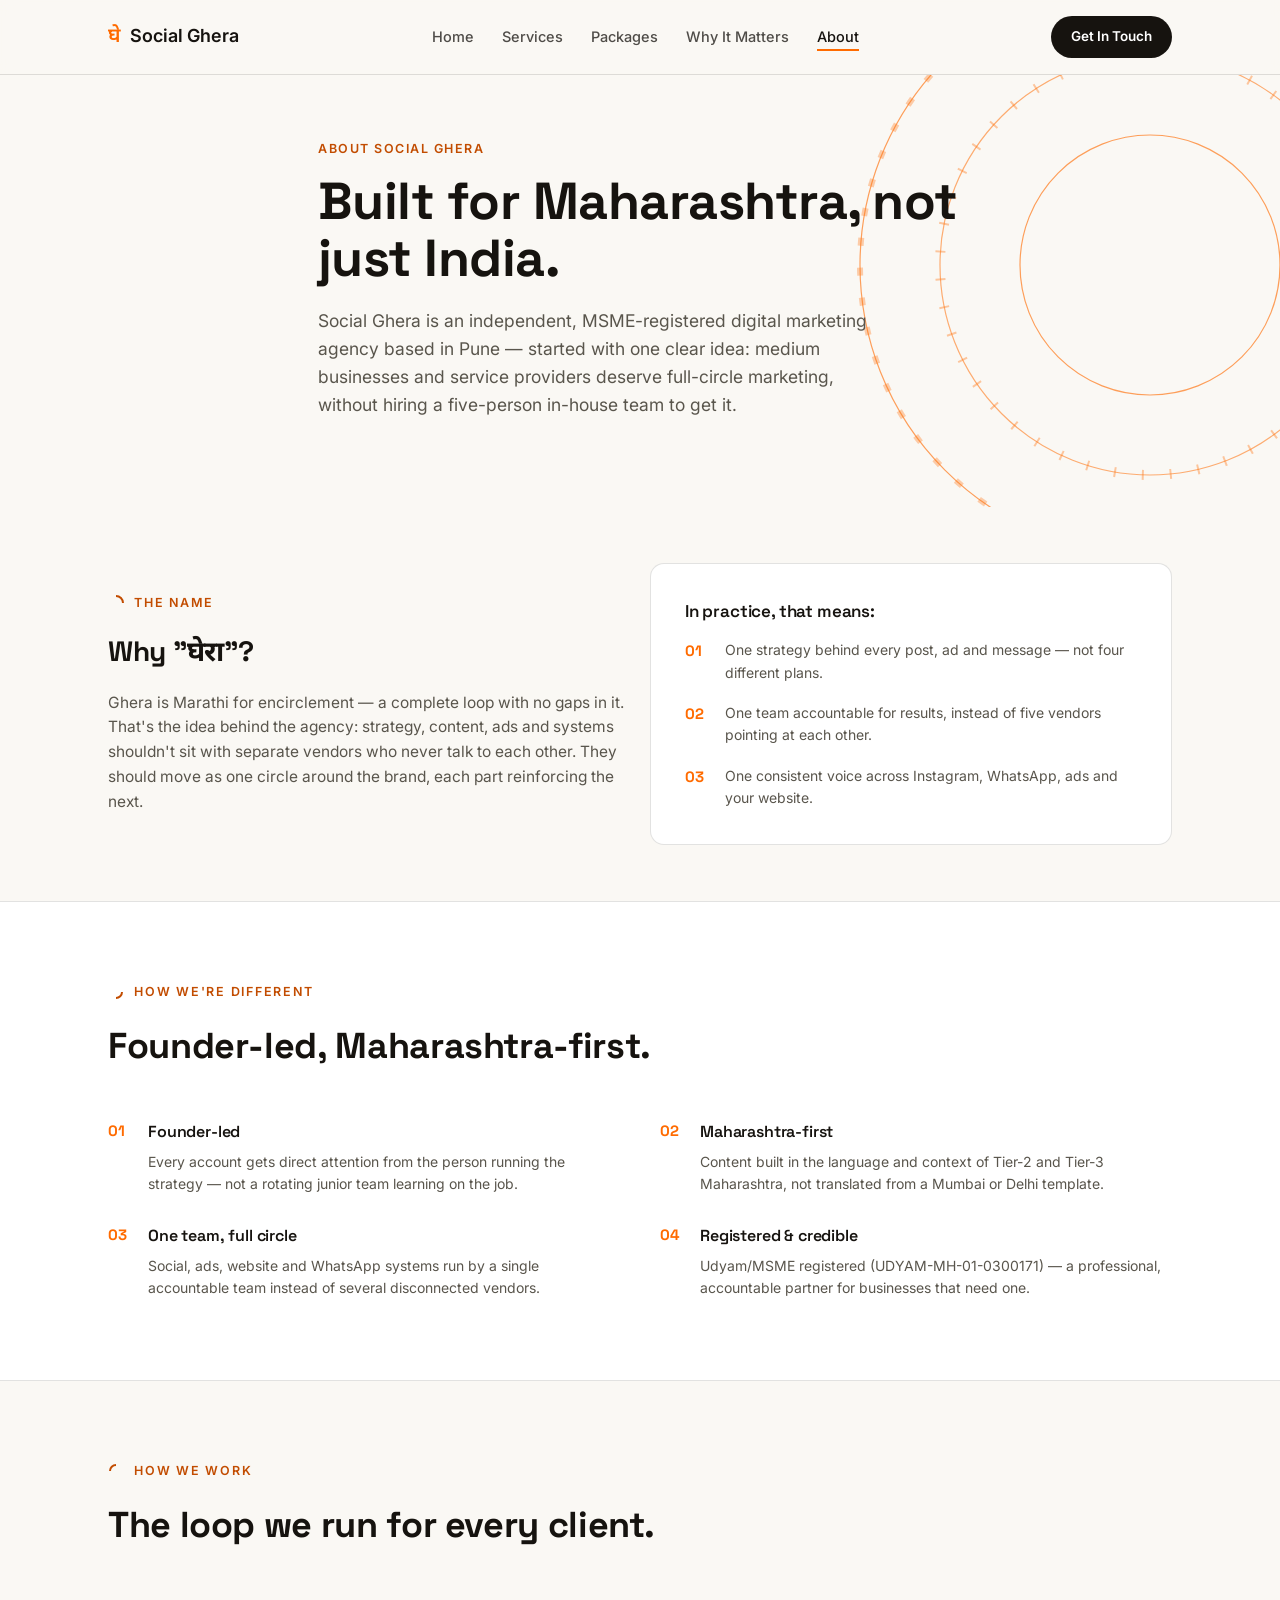
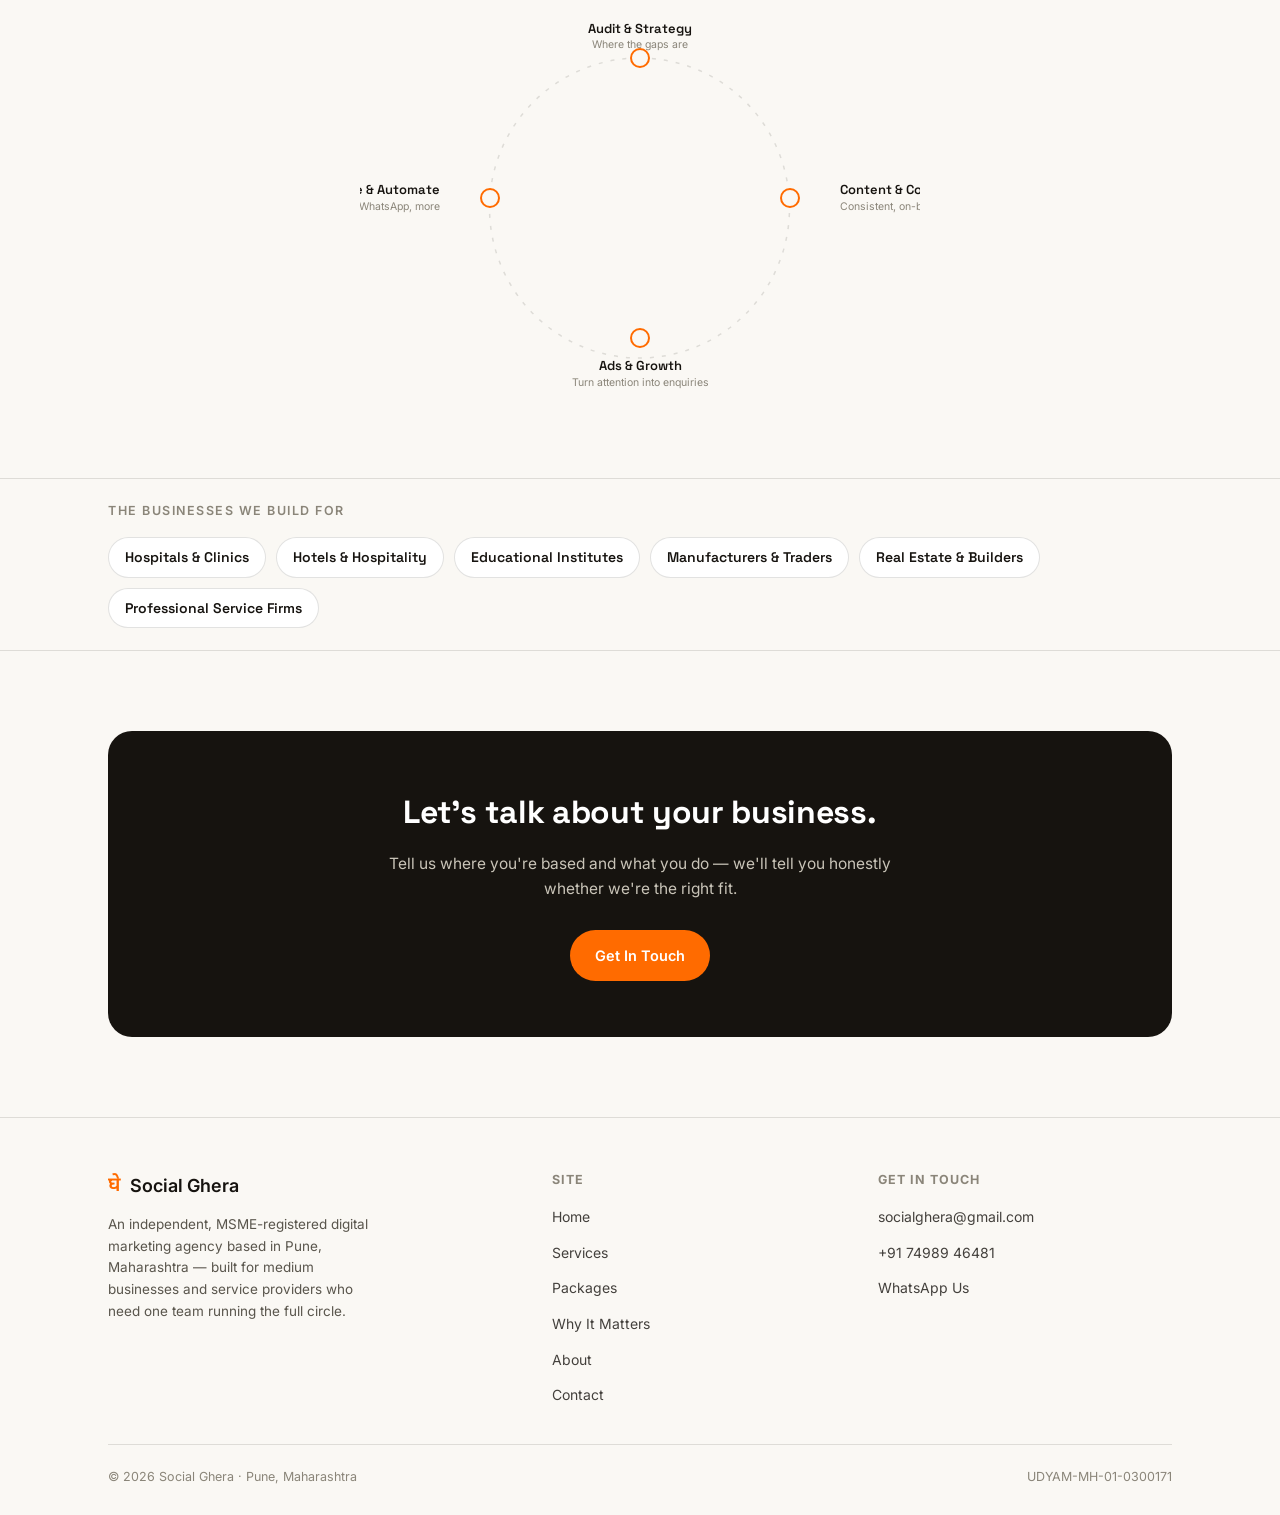
==== about.html @ 1b039d89 "Add files via upload" ====
<!DOCTYPE html>
<html lang="en">
<head>
<meta charset="UTF-8">
<meta name="viewport" content="width=device-width, initial-scale=1.0">
<title>About — Social Ghera</title>
<meta name="description" content="Social Ghera is a founder-led, MSME-registered digital marketing agency based in Pune, built specifically for medium businesses and service providers across Maharashtra.">
<link rel="icon" href="data:image/svg+xml,%3Csvg xmlns='http://www.w3.org/2000/svg' viewBox='0 0 32 32'%3E%3Crect width='32' height='32' rx='8' fill='%2316130F'/%3E%3Cpath d='M16 6 A10 10 0 1 1 6 16' fill='none' stroke='%23FF6B00' stroke-width='3.2' stroke-linecap='round'/%3E%3C/svg%3E">
<link rel="preconnect" href="https://fonts.googleapis.com">
<link rel="preconnect" href="https://fonts.gstatic.com" crossorigin>
<link href="https://fonts.googleapis.com/css2?family=Space+Grotesk:wght@500;600;700&family=Inter:wght@400;500;600&family=Noto+Sans+Devanagari:wght@600;700&display=swap" rel="stylesheet">
<link rel="stylesheet" href="style.css">
</head>
<body>

<nav>
  <div class="nav-inner">
    <a class="logo" href="index.html"><span class="deva">घे</span>Social Ghera</a>
    <ul class="nav-links">
      <li><a href="index.html">Home</a></li>
      <li><a href="services.html">Services</a></li>
      <li><a href="packages.html">Packages</a></li>
      <li><a href="why-it-matters.html">Why It Matters</a></li>
      <li><a href="about.html" aria-current="page">About</a></li>
    </ul>
    <a class="nav-cta" href="contact.html">Get In Touch</a>
    <button class="nav-toggle" aria-label="Toggle menu" aria-expanded="false">
      <span></span><span></span><span></span>
    </button>
  </div>
  <div class="nav-mobile">
    <a href="index.html">Home</a>
    <a href="services.html">Services</a>
    <a href="packages.html">Packages</a>
    <a href="why-it-matters.html">Why It Matters</a>
    <a href="about.html">About</a>
    <a href="contact.html">Contact</a>
  </div>
</nav>

<section class="hero small">
  <svg class="ring-field" viewBox="0 0 620 620" xmlns="http://www.w3.org/2000/svg" aria-hidden="true">
    <g class="ring-spin">
      <circle cx="310" cy="310" r="290" stroke-width="1.2" opacity="0.7"/>
      <circle cx="310" cy="310" r="290" stroke-width="6" stroke-dasharray="8 22" opacity="0.35"/>
    </g>
    <g class="ring-spin-rev">
      <circle cx="310" cy="310" r="210" stroke-width="1.2" opacity="0.6"/>
      <circle cx="310" cy="310" r="210" stroke-width="10" stroke-dasharray="2 26" opacity="0.4"/>
    </g>
    <circle cx="310" cy="310" r="130" stroke-width="1.2" opacity="0.7"/>
  </svg>
  <div class="wrap hero-inner">
    <div class="page-kicker">ABOUT SOCIAL GHERA</div>
    <h1>Built for Maharashtra, not just India.</h1>
    <p class="lede">Social Ghera is an independent, MSME-registered digital marketing agency based in Pune — started with one clear idea: medium businesses and service providers deserve full-circle marketing, without hiring a five-person in-house team to get it.</p>
  </div>
</section>

<section class="tight">
  <div class="wrap grid-2" style="align-items:center;">
    <div>
      <div class="eyebrow"><svg class="arc-mark" viewBox="0 0 16 16"><path d="M8 1 A7 7 0 0 1 15 8" fill="none" stroke="currentColor" stroke-width="2"/></svg>THE NAME</div>
      <h2 style="font-size:clamp(22px,2.8vw,28px); margin-bottom:14px;">Why "<span class="deva">घेरा</span>"?</h2>
      <p style="color:var(--grey); font-size:15.5px;">Ghera is Marathi for encirclement — a complete loop with no gaps in it. That's the idea behind the agency: strategy, content, ads and systems shouldn't sit with separate vendors who never talk to each other. They should move as one circle around the brand, each part reinforcing the next.</p>
    </div>
    <div class="card" style="padding:34px;">
      <h3 style="margin-bottom:14px;">In practice, that means:</h3>
      <div class="why-list" style="grid-template-columns:1fr; gap:18px;">
        <div class="why-item"><span class="num">01</span><div><p>One strategy behind every post, ad and message — not four different plans.</p></div></div>
        <div class="why-item"><span class="num">02</span><div><p>One team accountable for results, instead of five vendors pointing at each other.</p></div></div>
        <div class="why-item"><span class="num">03</span><div><p>One consistent voice across Instagram, WhatsApp, ads and your website.</p></div></div>
      </div>
    </div>
  </div>
</section>

<section class="alt">
  <div class="wrap">
    <div class="section-head">
      <div class="eyebrow"><svg class="arc-mark" viewBox="0 0 16 16"><path d="M14 8 A6 6 0 0 1 8 14" fill="none" stroke="currentColor" stroke-width="2"/></svg>HOW WE'RE DIFFERENT</div>
      <h2>Founder-led, Maharashtra-first.</h2>
    </div>
    <div class="why-list">
      <div class="why-item"><span class="num">01</span><div><h3>Founder-led</h3><p>Every account gets direct attention from the person running the strategy — not a rotating junior team learning on the job.</p></div></div>
      <div class="why-item"><span class="num">02</span><div><h3>Maharashtra-first</h3><p>Content built in the language and context of Tier-2 and Tier-3 Maharashtra, not translated from a Mumbai or Delhi template.</p></div></div>
      <div class="why-item"><span class="num">03</span><div><h3>One team, full circle</h3><p>Social, ads, website and WhatsApp systems run by a single accountable team instead of several disconnected vendors.</p></div></div>
      <div class="why-item"><span class="num">04</span><div><h3>Registered &amp; credible</h3><p>Udyam/MSME registered (UDYAM-MH-01-0300171) — a professional, accountable partner for businesses that need one.</p></div></div>
    </div>
  </div>
</section>

<section>
  <div class="wrap">
    <div class="section-head">
      <div class="eyebrow"><svg class="arc-mark" viewBox="0 0 16 16"><path d="M2 8 A6 6 0 0 1 8 2" fill="none" stroke="currentColor" stroke-width="2"/></svg>HOW WE WORK</div>
      <h2>The loop we run for every client.</h2>
    </div>
    <div class="loop-wrap">
      <svg class="loop" viewBox="0 0 560 400" xmlns="http://www.w3.org/2000/svg">
        <path class="track" d="M280 60 A150 150 0 1 1 279 60"/>
        <circle class="node" cx="280" cy="60" r="9"/>
        <circle class="node" cx="430" cy="200" r="9"/>
        <circle class="node" cx="280" cy="340" r="9"/>
        <circle class="node" cx="130" cy="200" r="9"/>
        <text x="280" y="35" text-anchor="middle">Audit &amp; Strategy</text>
        <text x="280" y="50" text-anchor="middle" class="sub">Where the gaps are</text>
        <text x="480" y="196" text-anchor="start">Content &amp; Community</text>
        <text x="480" y="212" text-anchor="start" class="sub">Consistent, on-brand</text>
        <text x="280" y="372" text-anchor="middle">Ads &amp; Growth</text>
        <text x="280" y="388" text-anchor="middle" class="sub">Turn attention into enquiries</text>
        <text x="80" y="196" text-anchor="end">Scale &amp; Automate</text>
        <text x="80" y="212" text-anchor="end" class="sub">Website, WhatsApp, more</text>
      </svg>
    </div>
  </div>
</section>

<div class="strip">
  <div class="wrap strip-inner">
    <span class="strip-label">The Businesses We Build For</span>
    <div class="strip-items">
      <span class="chip">Hospitals &amp; Clinics</span>
      <span class="chip">Hotels &amp; Hospitality</span>
      <span class="chip">Educational Institutes</span>
      <span class="chip">Manufacturers &amp; Traders</span>
      <span class="chip">Real Estate &amp; Builders</span>
      <span class="chip">Professional Service Firms</span>
    </div>
  </div>
</div>

<section>
  <div class="wrap">
    <div class="cta-band">
      <h2>Let's talk about your business.</h2>
      <p>Tell us where you're based and what you do — we'll tell you honestly whether we're the right fit.</p>
      <div class="btn-row">
        <a class="btn btn-primary" href="contact.html">Get In Touch</a>
      </div>
    </div>
  </div>
</section>

<footer>
  <div class="wrap">
    <div class="footer-grid">
      <div class="footer-brand">
        <a class="logo" href="index.html"><span class="deva">घे</span>Social Ghera</a>
        <p>An independent, MSME-registered digital marketing agency based in Pune, Maharashtra — built for medium businesses and service providers who need one team running the full circle.</p>
      </div>
      <div class="footer-col">
        <h4>Site</h4>
        <ul>
          <li><a href="index.html">Home</a></li>
          <li><a href="services.html">Services</a></li>
          <li><a href="packages.html">Packages</a></li>
          <li><a href="why-it-matters.html">Why It Matters</a></li>
          <li><a href="about.html">About</a></li>
          <li><a href="contact.html">Contact</a></li>
        </ul>
      </div>
      <div class="footer-col">
        <h4>Get In Touch</h4>
        <ul>
          <li><a href="mailto:socialghera@gmail.com">socialghera@gmail.com</a></li>
          <li><a href="tel:+917498946481">+91 74989 46481</a></li>
          <li><a href="https://wa.me/917498946481" target="_blank" rel="noopener">WhatsApp Us</a></li>
        </ul>
      </div>
    </div>
    <div class="footer-bottom">
      <span>© 2026 Social Ghera · Pune, Maharashtra</span>
      <span>UDYAM-MH-01-0300171</span>
    </div>
  </div>
</footer>
<script src="script.js"></script>
</body>
</html>
---- style.css ----
/* ============================================================
   SOCIAL GHERA — shared stylesheet
   One file, linked by every page, so the whole site stays
   consistent and easy to edit from one place.
============================================================ */

:root{
  --bg:#FAF8F4;
  --ink:#16130F;
  --orange:#FF6B00;
  --orange-deep:#C24C00;
  --orange-soft:#FFE9D6;
  --grey:#59554C;
  --grey-soft:#8A8579;
  --line:rgba(22,19,15,0.12);
  --card:#FFFFFF;
  --radius:14px;
}
*{box-sizing:border-box; margin:0; padding:0;}
html{scroll-behavior:smooth;}
@media (prefers-reduced-motion: reduce){
  html{scroll-behavior:auto;}
  *{animation-duration:0.001ms !important; animation-iteration-count:1 !important; transition-duration:0.001ms !important;}
}
body{
  background:var(--bg);
  color:var(--ink);
  font-family:'Inter', sans-serif;
  line-height:1.6;
  overflow-x:hidden;
}
h1,h2,h3{font-family:'Space Grotesk', sans-serif; letter-spacing:-0.01em;}
.deva{font-family:'Noto Sans Devanagari', sans-serif;}
a{color:inherit;}
img{max-width:100%; display:block;}
.wrap{max-width:1120px; margin:0 auto; padding:0 28px;}
a:focus-visible, button:focus-visible, summary:focus-visible{outline:2.5px solid var(--orange); outline-offset:3px; border-radius:4px;}

.eyebrow{
  display:flex; align-items:center; gap:10px;
  font-size:12.5px; font-weight:600; letter-spacing:0.14em; text-transform:uppercase;
  color:var(--orange-deep); margin-bottom:16px;
}
.arc-mark{width:16px; height:16px; flex:none;}

/* ---------- NAV ---------- */
nav{
  position:sticky; top:0; z-index:50;
  background:rgba(250,248,244,0.92); backdrop-filter:blur(8px);
  border-bottom:1px solid var(--line);
}
.nav-inner{
  display:flex; align-items:center; justify-content:space-between;
  padding:16px 28px; max-width:1120px; margin:0 auto; gap:16px;
}
.logo{display:flex; align-items:center; gap:9px; font-weight:600; font-size:18px; text-decoration:none; flex:none;}
.logo .deva{color:var(--orange); font-size:20px;}
.nav-links{display:flex; gap:28px; list-style:none; font-size:14.5px; font-weight:500;}
.nav-links a{text-decoration:none; opacity:0.75; transition:opacity .15s; padding:4px 0;}
.nav-links a:hover, .nav-links a[aria-current="page"]{opacity:1;}
.nav-links a[aria-current="page"]{border-bottom:2px solid var(--orange);}
.nav-cta{
  background:var(--ink); color:#fff; padding:10px 20px; border-radius:100px;
  font-size:13.5px; font-weight:600; text-decoration:none; white-space:nowrap; flex:none;
  transition:transform .15s ease;
}
.nav-cta:hover{transform:translateY(-1px);}
.nav-toggle{
  display:none; flex:none; width:38px; height:38px; border-radius:10px; border:1.5px solid var(--line);
  background:transparent; cursor:pointer; align-items:center; justify-content:center; gap:4px; flex-direction:column;
}
.nav-toggle span{display:block; width:18px; height:2px; background:var(--ink); border-radius:2px; transition:transform .2s ease, opacity .2s ease;}
.nav-mobile{display:none; flex-direction:column; gap:2px; padding:6px 28px 18px; border-bottom:1px solid var(--line); background:var(--bg);}
.nav-mobile a{
  padding:12px 4px; text-decoration:none; font-size:15px; font-weight:500; color:var(--ink);
  border-bottom:1px solid var(--line);
}
.nav-mobile a:last-child{border-bottom:none;}
.nav-mobile.open{display:flex;}
@media (max-width:820px){
  .nav-links{display:none;}
  .nav-toggle{display:flex;}
}
body.nav-open .nav-toggle span:nth-child(1){transform:translateY(6px) rotate(45deg);}
body.nav-open .nav-toggle span:nth-child(2){opacity:0;}
body.nav-open .nav-toggle span:nth-child(3){transform:translateY(-6px) rotate(-45deg);}

/* ---------- HERO ---------- */
.hero{position:relative; padding:88px 0 72px; overflow:hidden;}
.hero.small{padding:64px 0 56px;}
.ring-field{position:absolute; right:-180px; top:-120px; width:620px; height:620px; z-index:0; opacity:0.9; pointer-events:none;}
@media (max-width:900px){ .ring-field{right:-260px; top:-60px; opacity:0.5;} }
.ring-field circle{fill:none; stroke:var(--orange);}
.ring-spin{animation:spin 60s linear infinite; transform-origin:310px 310px;}
.ring-spin-rev{animation:spin 80s linear infinite reverse; transform-origin:310px 310px;}
@keyframes spin{ to{ transform:rotate(360deg); } }
.hero-inner{position:relative; z-index:1; max-width:700px;}
.hero h1{font-size:clamp(32px,5vw,52px); font-weight:700; line-height:1.1; margin-bottom:20px;}
.hero h1 .deva{color:var(--orange);}
.hero p.lede{font-size:17.5px; color:var(--grey); max-width:580px; margin-bottom:32px;}
.eyebrow-tag{
  display:inline-flex; align-items:center; gap:8px; background:var(--orange-soft); color:var(--orange-deep);
  font-size:12.5px; font-weight:600; padding:7px 14px; border-radius:100px; margin-bottom:20px;
}

.btn-row{display:flex; gap:14px; flex-wrap:wrap;}
.btn{
  display:inline-flex; align-items:center; gap:8px;
  padding:13px 24px; border-radius:100px; font-weight:600; font-size:14.5px;
  text-decoration:none; transition:transform .15s ease, background .15s ease;
  border:1.5px solid transparent; cursor:pointer;
}
.btn:hover{transform:translateY(-1px);}
.btn-primary{background:var(--orange); color:#fff;}
.btn-primary:hover{background:var(--orange-deep);}
.btn-ghost{background:transparent; color:var(--ink); border-color:var(--line);}
.btn-ghost:hover{border-color:var(--ink);}
.btn-block{width:100%; justify-content:center;}

/* ---------- STRIP (industries / stats) ---------- */
.strip{border-top:1px solid var(--line); border-bottom:1px solid var(--line); padding:22px 0;}
.strip-inner{display:flex; gap:16px; align-items:center; flex-wrap:wrap;}
.strip-label{font-size:12.5px; font-weight:600; text-transform:uppercase; letter-spacing:0.12em; color:var(--grey-soft); white-space:nowrap;}
.strip-items{display:flex; gap:10px; flex-wrap:wrap;}
.chip{
  font-family:'Space Grotesk',sans-serif; font-weight:600; font-size:14px; color:var(--ink);
  background:var(--card); border:1px solid var(--line); padding:8px 16px; border-radius:100px;
}

section{padding:80px 0;}
section.tight{padding:56px 0;}
section.alt{background:var(--card); border-top:1px solid var(--line); border-bottom:1px solid var(--line);}
.section-head{max-width:640px; margin-bottom:44px;}
.section-head h2{font-size:clamp(26px,3.4vw,36px); font-weight:700;}
.section-head p{color:var(--grey); font-size:16px; margin-top:14px;}
.center{text-align:center; margin-left:auto; margin-right:auto;}

/* ---------- GRIDS / CARDS ---------- */
.grid-2{display:grid; grid-template-columns:repeat(2,1fr); gap:20px;}
.grid-3{display:grid; grid-template-columns:repeat(3,1fr); gap:20px;}
@media (max-width:860px){ .grid-3{grid-template-columns:repeat(2,1fr);} }
@media (max-width:700px){ .grid-2, .grid-3{grid-template-columns:1fr;} }

.card{background:var(--card); border:1px solid var(--line); border-radius:var(--radius); padding:26px;}
.card h3{font-size:17px; font-weight:600; margin-bottom:8px;}
.card p{font-size:14.5px; color:var(--grey);}
.card .icon{margin-bottom:14px;}
.card .tag-row{display:flex; gap:6px; flex-wrap:wrap; margin-top:14px;}
.tag-pill{font-size:11.5px; font-weight:600; color:var(--orange-deep); background:var(--orange-soft); padding:4px 10px; border-radius:100px;}

/* ---------- WHY / NUMBERED LIST ---------- */
.why-list{display:grid; grid-template-columns:repeat(2,1fr); gap:28px 40px;}
@media (max-width:700px){ .why-list{grid-template-columns:1fr;} }
.why-item{display:flex; gap:14px;}
.why-item .num{font-family:'Space Grotesk',sans-serif; font-weight:700; color:var(--orange); font-size:15px; flex:none; width:26px;}
.why-item h3{font-size:16px; font-weight:600; margin-bottom:6px;}
.why-item p{font-size:14px; color:var(--grey);}

/* ---------- PROCESS LOOP ---------- */
.loop-wrap{display:flex; justify-content:center; margin-top:12px;}
.loop{width:100%; max-width:560px; height:auto;}
.loop text{font-family:'Space Grotesk',sans-serif; font-size:13px; font-weight:600; fill:var(--ink);}
.loop .sub{font-family:'Inter',sans-serif; font-size:10.5px; font-weight:400; fill:var(--grey-soft);}
.loop circle.node{fill:var(--bg); stroke:var(--orange); stroke-width:2;}
.loop .track{fill:none; stroke:var(--line); stroke-width:1.5; stroke-dasharray:4 8;}

/* ---------- PACKAGES / PRICING ---------- */
.price-grid{display:grid; grid-template-columns:repeat(3,1fr); gap:22px; align-items:stretch;}
@media (max-width:900px){ .price-grid{grid-template-columns:1fr; max-width:440px; margin:0 auto;} }
.price-card{
  background:var(--card); border:1.5px solid var(--line); border-radius:18px; padding:30px 26px;
  display:flex; flex-direction:column; position:relative;
}
.price-card.featured{border-color:var(--orange); box-shadow:0 14px 34px rgba(255,107,0,0.12);}
.price-card .badge{
  position:absolute; top:-13px; left:26px; background:var(--orange); color:#fff; font-size:11.5px;
  font-weight:700; letter-spacing:0.04em; padding:5px 12px; border-radius:100px;
}
.price-card .tier{font-size:12.5px; font-weight:700; text-transform:uppercase; letter-spacing:0.1em; color:var(--orange-deep); margin-bottom:10px;}
.price-card h3{font-size:22px; font-weight:700; margin-bottom:6px;}
.price-card .price{font-family:'Space Grotesk',sans-serif; font-size:30px; font-weight:700; margin:12px 0 4px;}
.price-card .price span{font-size:14px; font-weight:500; color:var(--grey-soft); font-family:'Inter',sans-serif;}
.price-card .price-note{font-size:12.5px; color:var(--grey-soft); margin-bottom:20px;}
.price-card .who{font-size:13.5px; color:var(--grey); margin-bottom:20px; padding-bottom:20px; border-bottom:1px solid var(--line);}
.price-card ul{list-style:none; display:flex; flex-direction:column; gap:11px; margin-bottom:24px; flex:1;}
.price-card li{font-size:14px; color:var(--ink); display:flex; gap:9px; align-items:flex-start;}
.price-card li svg{flex:none; margin-top:3px;}
.price-note-block{
  margin-top:34px; background:var(--card); border:1px dashed var(--line); border-radius:var(--radius);
  padding:20px 24px; font-size:13.5px; color:var(--grey); display:flex; gap:12px; align-items:flex-start;
}
.price-note-block svg{flex:none; margin-top:2px;}

/* ---------- COMPARE TABLE (why-it-matters) ---------- */
.compare{width:100%; border-collapse:collapse; background:var(--card); border:1px solid var(--line); border-radius:var(--radius); overflow:hidden;}
.compare th, .compare td{padding:14px 18px; text-align:left; font-size:14px; border-bottom:1px solid var(--line);}
.compare th{font-family:'Space Grotesk',sans-serif; font-size:13px; text-transform:uppercase; letter-spacing:0.06em; color:var(--grey-soft); background:var(--bg);}
.compare tr:last-child td{border-bottom:none;}
.compare td.bad{color:var(--grey-soft);}
.compare td.good{color:var(--ink); font-weight:600;}
.table-wrap{overflow-x:auto; -webkit-overflow-scrolling:touch;}

/* ---------- STAT BLOCKS ---------- */
.stat-grid{display:grid; grid-template-columns:repeat(3,1fr); gap:20px;}
@media (max-width:700px){ .stat-grid{grid-template-columns:1fr;} }
.stat-card{background:var(--ink); color:#F2EFE9; border-radius:var(--radius); padding:28px;}
.stat-card .num{font-family:'Space Grotesk',sans-serif; font-size:34px; font-weight:700; color:var(--orange);}
.stat-card p{font-size:14px; color:#C9C4B8; margin-top:8px;}

/* ---------- FAQ (accordion via <details>) ---------- */
.faq-item{border-bottom:1px solid var(--line); padding:18px 0;}
.faq-item summary{
  cursor:pointer; list-style:none; font-family:'Space Grotesk',sans-serif; font-weight:600; font-size:16px;
  display:flex; justify-content:space-between; align-items:center; gap:16px;
}
.faq-item summary::-webkit-details-marker{display:none;}
.faq-item summary .plus{flex:none; width:22px; height:22px; position:relative;}
.faq-item summary .plus::before, .faq-item summary .plus::after{
  content:""; position:absolute; background:var(--ink); border-radius:2px; transition:transform .2s ease;
}
.faq-item summary .plus::before{width:14px; height:2px; top:10px; left:4px;}
.faq-item summary .plus::after{width:2px; height:14px; top:4px; left:10px;}
.faq-item[open] summary .plus::after{transform:rotate(90deg); opacity:0;}
.faq-item p{font-size:14.5px; color:var(--grey); margin-top:12px; max-width:640px;}

/* ---------- CONTACT ---------- */
.contact-grid{display:grid; grid-template-columns:1.1fr 1fr; gap:40px; align-items:start;}
@media (max-width:820px){ .contact-grid{grid-template-columns:1fr;} }
.contact-card{background:var(--card); border:1px solid var(--line); border-radius:var(--radius); padding:28px;}
.contact-row{display:flex; gap:14px; align-items:flex-start; padding:16px 0; border-bottom:1px solid var(--line);}
.contact-row:last-child{border-bottom:none;}
.contact-row .ic{
  flex:none; width:38px; height:38px; border-radius:10px; background:var(--orange-soft);
  display:flex; align-items:center; justify-content:center;
}
.contact-row h3{font-size:14.5px; font-weight:600; margin-bottom:3px;}
.contact-row a, .contact-row p{font-size:14px; color:var(--grey); text-decoration:none;}
.contact-row a:hover{color:var(--orange-deep);}

/* ---------- CTA BAND ---------- */
.cta-band{
  background:var(--ink); color:#F2EFE9; border-radius:24px; padding:56px 44px; text-align:center;
  position:relative; overflow:hidden;
}
.cta-band h2{color:#fff; font-size:clamp(24px,3.4vw,32px); margin-bottom:14px;}
.cta-band p{color:#C9C4B8; max-width:520px; margin:0 auto 28px; font-size:15.5px;}
.cta-band .btn-row{justify-content:center;}
.cta-band .btn-ghost{border-color:rgba(255,255,255,0.25); color:#fff;}
.cta-band .btn-ghost:hover{border-color:#fff;}

/* ---------- FOOTER ---------- */
footer{border-top:1px solid var(--line); padding:52px 0 28px;}
.footer-grid{display:grid; grid-template-columns:1.4fr 1fr 1fr; gap:32px; margin-bottom:36px;}
@media (max-width:700px){ .footer-grid{grid-template-columns:1fr; gap:28px;} }
.footer-brand .logo{margin-bottom:12px;}
.footer-brand p{font-size:13.5px; color:var(--grey); max-width:280px;}
.footer-col h4{font-size:12.5px; font-weight:700; text-transform:uppercase; letter-spacing:0.08em; color:var(--grey-soft); margin-bottom:14px;}
.footer-col ul{list-style:none; display:flex; flex-direction:column; gap:10px;}
.footer-col a{font-size:14px; text-decoration:none; color:var(--ink); opacity:0.8;}
.footer-col a:hover{opacity:1; color:var(--orange-deep);}
.footer-bottom{border-top:1px solid var(--line); padding-top:22px; display:flex; justify-content:space-between; flex-wrap:wrap; gap:10px; font-size:12.5px; color:var(--grey-soft);}

/* ---------- BREADCRUMB / PAGE HERO EYEBROW ---------- */
.page-kicker{font-size:12.5px; font-weight:600; text-transform:uppercase; letter-spacing:0.12em; color:var(--orange-deep); margin-bottom:14px;}
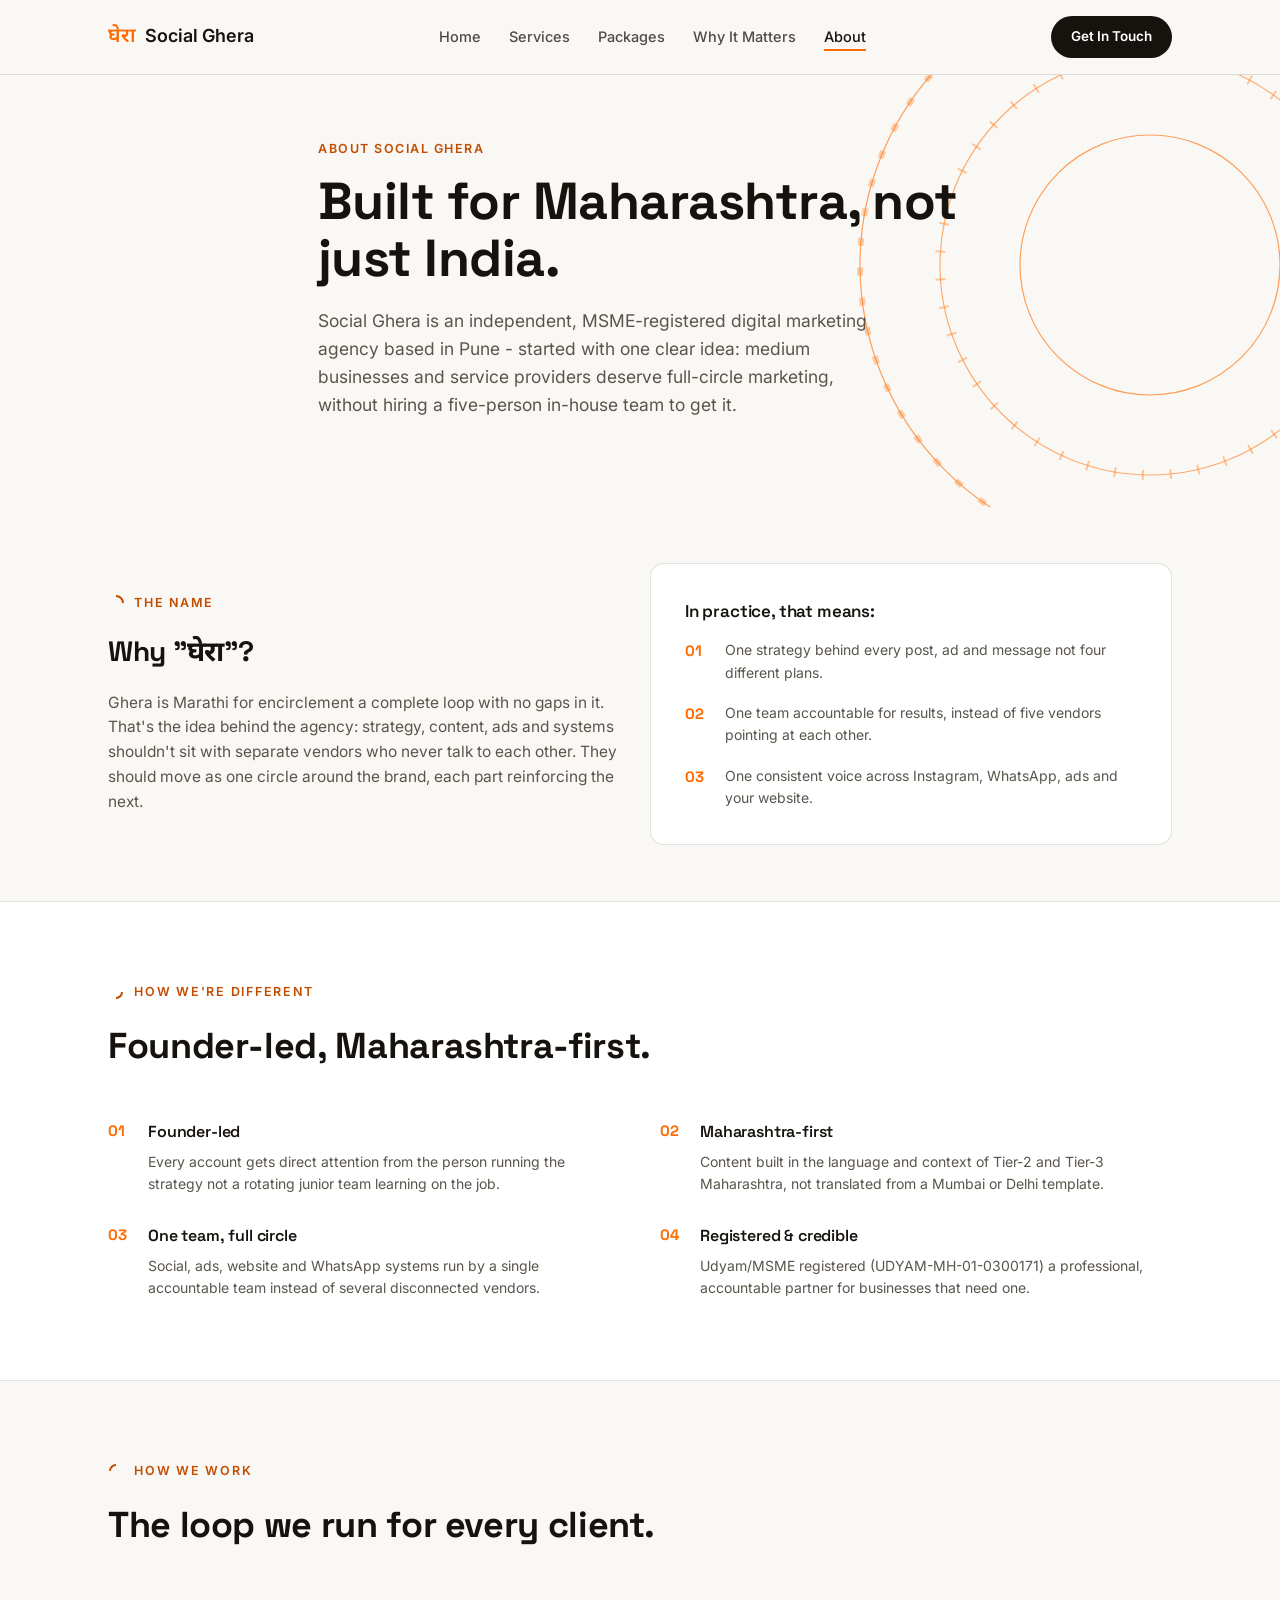
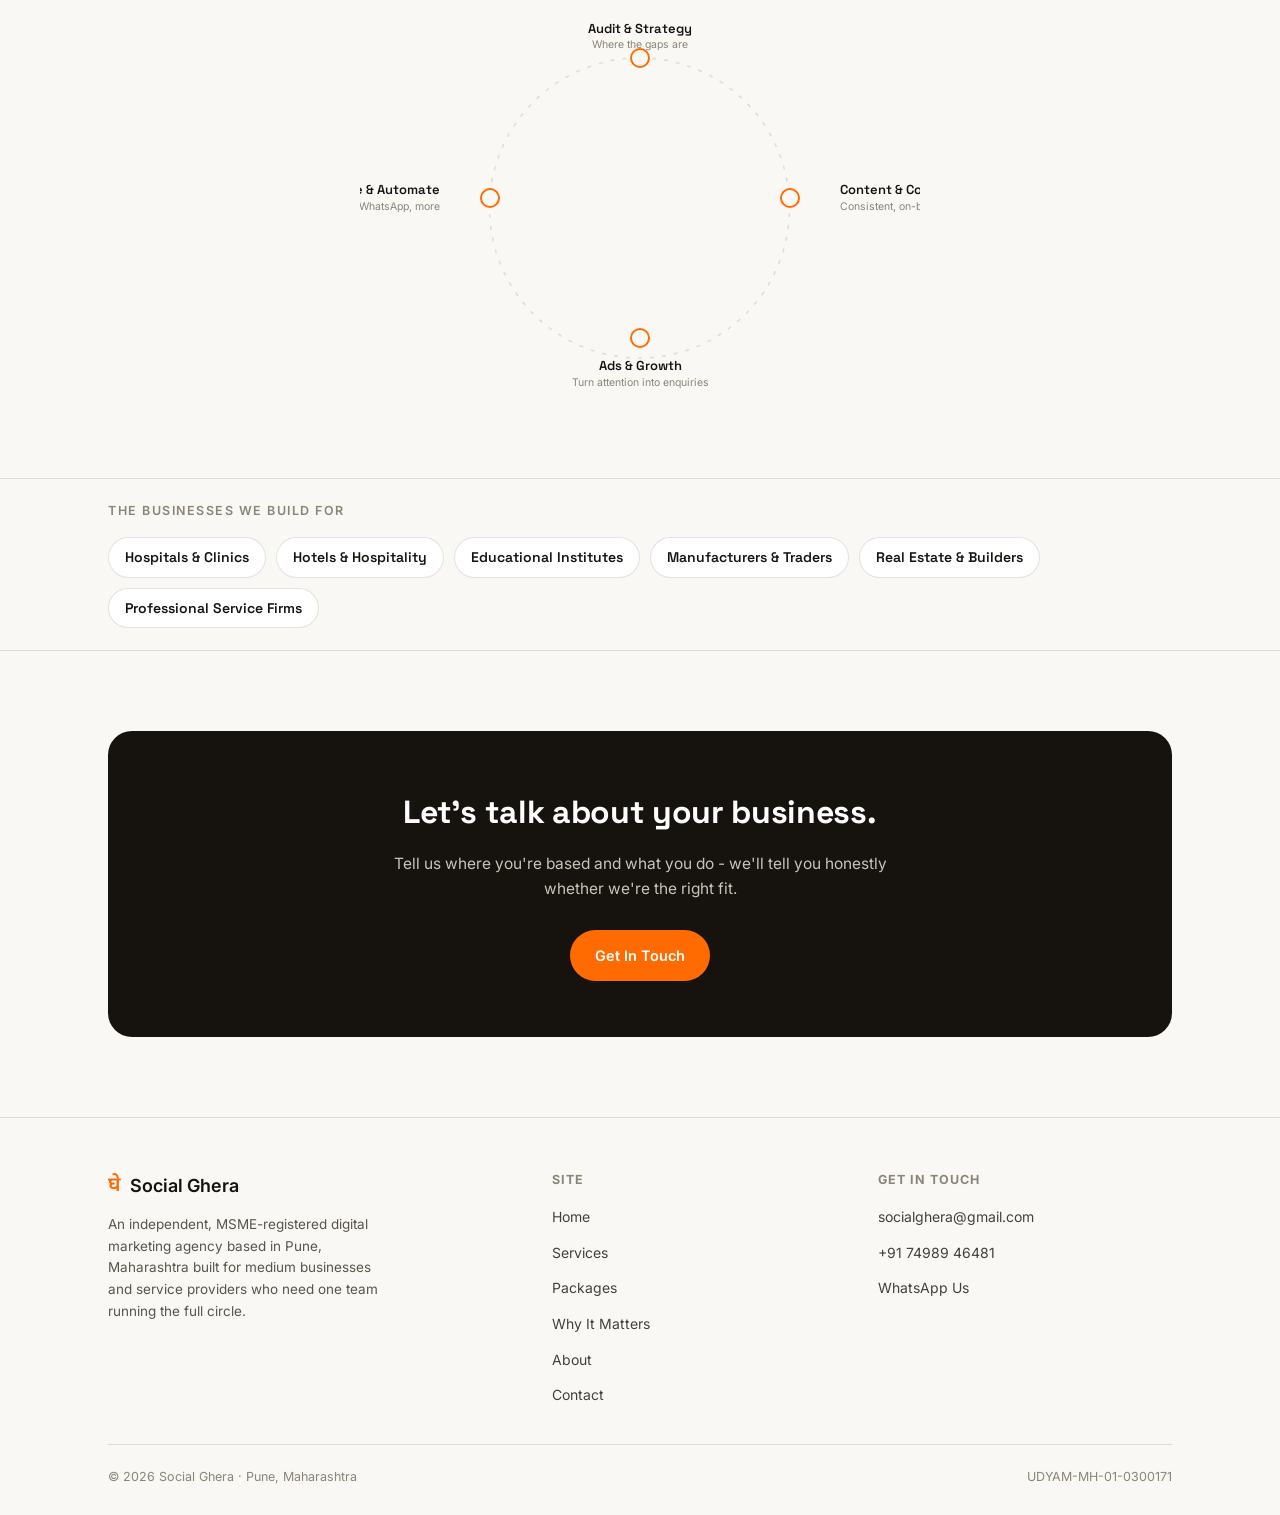
==== commit d7ad53a5: "Update about.html" ====
--- a/about.html
+++ b/about.html
@@ -3,7 +3,7 @@
 <head>
 <meta charset="UTF-8">
 <meta name="viewport" content="width=device-width, initial-scale=1.0">
-<title>About — Social Ghera</title>
+<title>About - Social Ghera</title>
 <meta name="description" content="Social Ghera is a founder-led, MSME-registered digital marketing agency based in Pune, built specifically for medium businesses and service providers across Maharashtra.">
 <link rel="icon" href="data:image/svg+xml,%3Csvg xmlns='http://www.w3.org/2000/svg' viewBox='0 0 32 32'%3E%3Crect width='32' height='32' rx='8' fill='%2316130F'/%3E%3Cpath d='M16 6 A10 10 0 1 1 6 16' fill='none' stroke='%23FF6B00' stroke-width='3.2' stroke-linecap='round'/%3E%3C/svg%3E">
 <link rel="preconnect" href="https://fonts.googleapis.com">
@@ -15,7 +15,7 @@
 
 <nav>
   <div class="nav-inner">
-    <a class="logo" href="index.html"><span class="deva">घे</span>Social Ghera</a>
+    <a class="logo" href="index.html"><span class="deva">घेरा</span>Social Ghera</a>
     <ul class="nav-links">
       <li><a href="index.html">Home</a></li>
       <li><a href="services.html">Services</a></li>
@@ -53,7 +53,7 @@
   <div class="wrap hero-inner">
     <div class="page-kicker">ABOUT SOCIAL GHERA</div>
     <h1>Built for Maharashtra, not just India.</h1>
-    <p class="lede">Social Ghera is an independent, MSME-registered digital marketing agency based in Pune — started with one clear idea: medium businesses and service providers deserve full-circle marketing, without hiring a five-person in-house team to get it.</p>
+    <p class="lede">Social Ghera is an independent, MSME-registered digital marketing agency based in Pune - started with one clear idea: medium businesses and service providers deserve full-circle marketing, without hiring a five-person in-house team to get it.</p>
   </div>
 </section>
 
@@ -62,12 +62,12 @@
     <div>
       <div class="eyebrow"><svg class="arc-mark" viewBox="0 0 16 16"><path d="M8 1 A7 7 0 0 1 15 8" fill="none" stroke="currentColor" stroke-width="2"/></svg>THE NAME</div>
       <h2 style="font-size:clamp(22px,2.8vw,28px); margin-bottom:14px;">Why "<span class="deva">घेरा</span>"?</h2>
-      <p style="color:var(--grey); font-size:15.5px;">Ghera is Marathi for encirclement — a complete loop with no gaps in it. That's the idea behind the agency: strategy, content, ads and systems shouldn't sit with separate vendors who never talk to each other. They should move as one circle around the brand, each part reinforcing the next.</p>
+      <p style="color:var(--grey); font-size:15.5px;">Ghera is Marathi for encirclement a complete loop with no gaps in it. That's the idea behind the agency: strategy, content, ads and systems shouldn't sit with separate vendors who never talk to each other. They should move as one circle around the brand, each part reinforcing the next.</p>
     </div>
     <div class="card" style="padding:34px;">
       <h3 style="margin-bottom:14px;">In practice, that means:</h3>
       <div class="why-list" style="grid-template-columns:1fr; gap:18px;">
-        <div class="why-item"><span class="num">01</span><div><p>One strategy behind every post, ad and message — not four different plans.</p></div></div>
+        <div class="why-item"><span class="num">01</span><div><p>One strategy behind every post, ad and message not four different plans.</p></div></div>
         <div class="why-item"><span class="num">02</span><div><p>One team accountable for results, instead of five vendors pointing at each other.</p></div></div>
         <div class="why-item"><span class="num">03</span><div><p>One consistent voice across Instagram, WhatsApp, ads and your website.</p></div></div>
       </div>
@@ -82,10 +82,10 @@
       <h2>Founder-led, Maharashtra-first.</h2>
     </div>
     <div class="why-list">
-      <div class="why-item"><span class="num">01</span><div><h3>Founder-led</h3><p>Every account gets direct attention from the person running the strategy — not a rotating junior team learning on the job.</p></div></div>
+      <div class="why-item"><span class="num">01</span><div><h3>Founder-led</h3><p>Every account gets direct attention from the person running the strategy not a rotating junior team learning on the job.</p></div></div>
       <div class="why-item"><span class="num">02</span><div><h3>Maharashtra-first</h3><p>Content built in the language and context of Tier-2 and Tier-3 Maharashtra, not translated from a Mumbai or Delhi template.</p></div></div>
       <div class="why-item"><span class="num">03</span><div><h3>One team, full circle</h3><p>Social, ads, website and WhatsApp systems run by a single accountable team instead of several disconnected vendors.</p></div></div>
-      <div class="why-item"><span class="num">04</span><div><h3>Registered &amp; credible</h3><p>Udyam/MSME registered (UDYAM-MH-01-0300171) — a professional, accountable partner for businesses that need one.</p></div></div>
+      <div class="why-item"><span class="num">04</span><div><h3>Registered &amp; credible</h3><p>Udyam/MSME registered (UDYAM-MH-01-0300171) a professional, accountable partner for businesses that need one.</p></div></div>
     </div>
   </div>
 </section>
@@ -134,7 +134,7 @@
   <div class="wrap">
     <div class="cta-band">
       <h2>Let's talk about your business.</h2>
-      <p>Tell us where you're based and what you do — we'll tell you honestly whether we're the right fit.</p>
+      <p>Tell us where you're based and what you do - we'll tell you honestly whether we're the right fit.</p>
       <div class="btn-row">
         <a class="btn btn-primary" href="contact.html">Get In Touch</a>
       </div>
@@ -147,7 +147,7 @@
     <div class="footer-grid">
       <div class="footer-brand">
         <a class="logo" href="index.html"><span class="deva">घे</span>Social Ghera</a>
-        <p>An independent, MSME-registered digital marketing agency based in Pune, Maharashtra — built for medium businesses and service providers who need one team running the full circle.</p>
+        <p>An independent, MSME-registered digital marketing agency based in Pune, Maharashtra built for medium businesses and service providers who need one team running the full circle.</p>
       </div>
       <div class="footer-col">
         <h4>Site</h4>
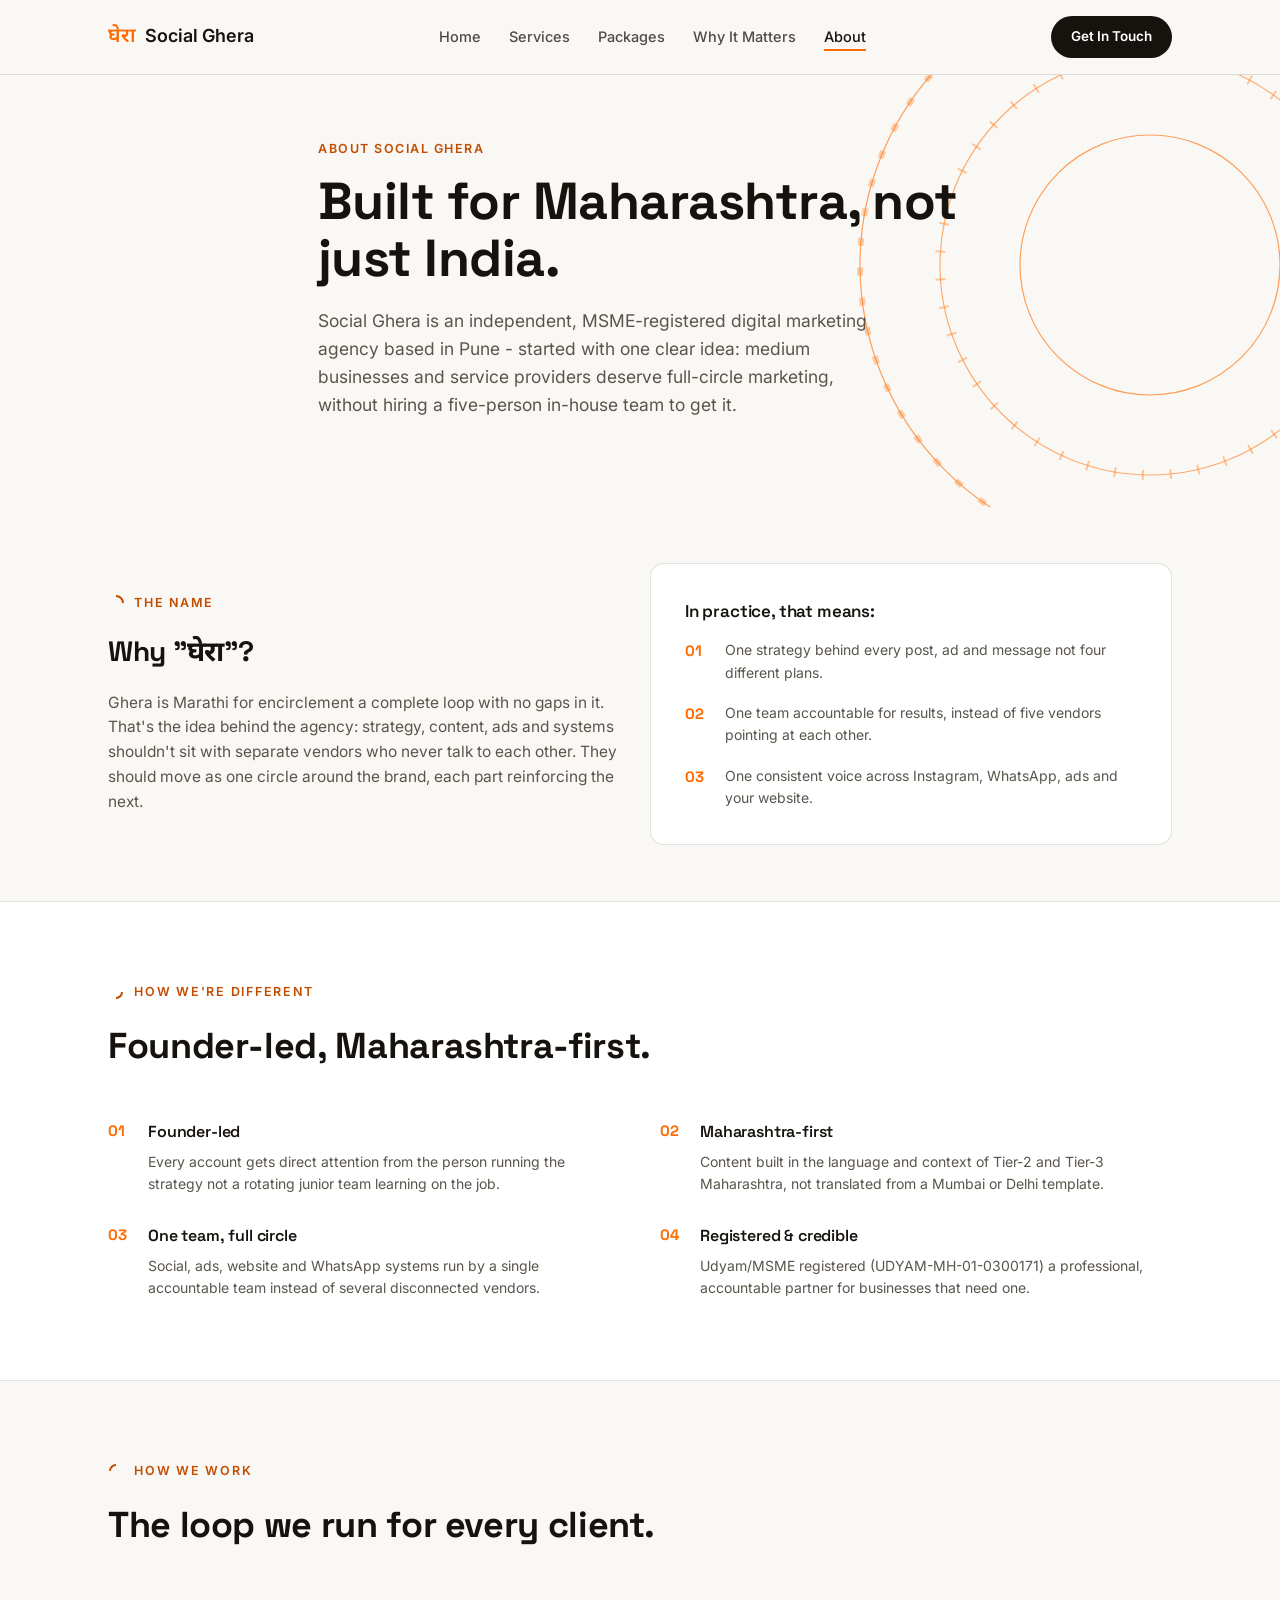
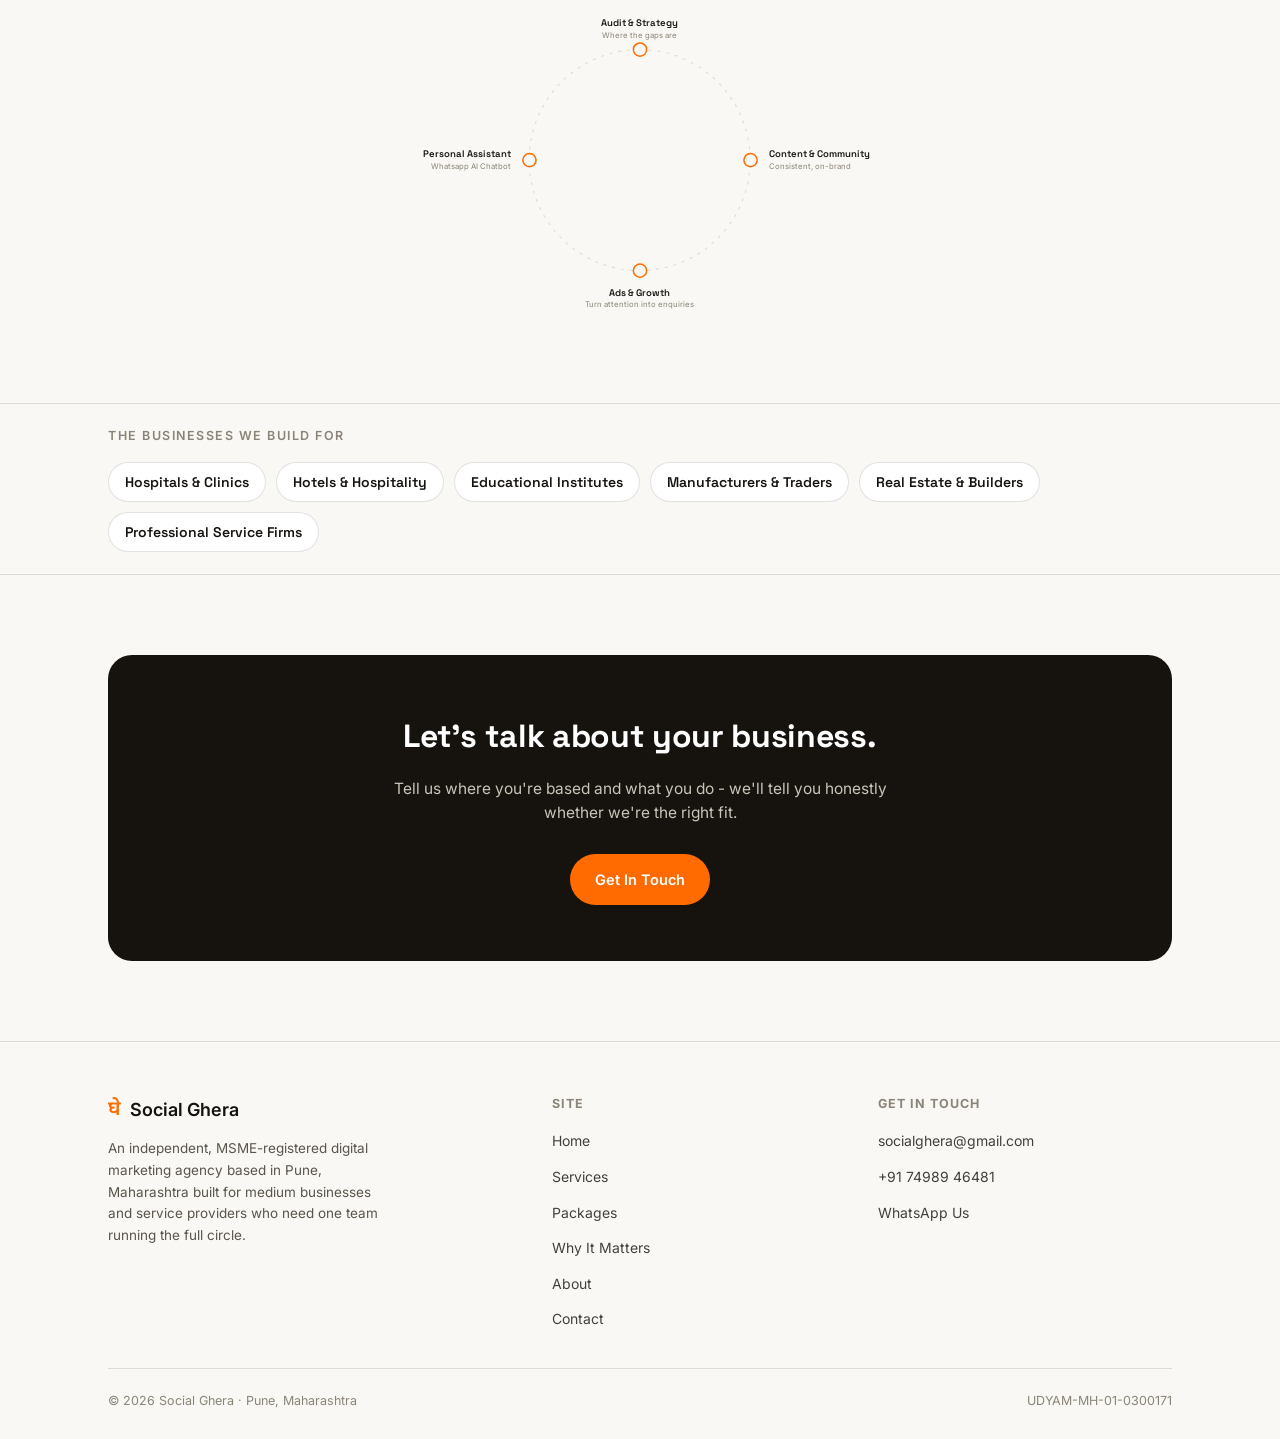
==== commit cca78b3d: "Update about.html" ====
--- a/about.html
+++ b/about.html
@@ -97,22 +97,22 @@
       <h2>The loop we run for every client.</h2>
     </div>
     <div class="loop-wrap">
-      <svg class="loop" viewBox="0 0 560 400" xmlns="http://www.w3.org/2000/svg">
-        <path class="track" d="M280 60 A150 150 0 1 1 279 60"/>
-        <circle class="node" cx="280" cy="60" r="9"/>
-        <circle class="node" cx="430" cy="200" r="9"/>
-        <circle class="node" cx="280" cy="340" r="9"/>
-        <circle class="node" cx="130" cy="200" r="9"/>
-        <text x="280" y="35" text-anchor="middle">Audit &amp; Strategy</text>
-        <text x="280" y="50" text-anchor="middle" class="sub">Where the gaps are</text>
-        <text x="480" y="196" text-anchor="start">Content &amp; Community</text>
-        <text x="480" y="212" text-anchor="start" class="sub">Consistent, on-brand</text>
-        <text x="280" y="372" text-anchor="middle">Ads &amp; Growth</text>
-        <text x="280" y="388" text-anchor="middle" class="sub">Turn attention into enquiries</text>
-        <text x="80" y="196" text-anchor="end">Scale &amp; Automate</text>
-        <text x="80" y="212" text-anchor="end" class="sub">Website, WhatsApp, more</text>
-      </svg>
-    </div>
+  <svg class="loop" viewBox="0 0 760 440" xmlns="http://www.w3.org/2000/svg">
+    <path class="track" d="M380 70 A150 150 0 1 1 379 70" fill="none" stroke="currentColor"/>
+    <circle class="node" cx="380" cy="70" r="9"/>
+    <circle class="node" cx="530" cy="220" r="9"/>
+    <circle class="node" cx="380" cy="370" r="9"/>
+    <circle class="node" cx="230" cy="220" r="9"/>
+    <text x="380" y="38" text-anchor="middle">Audit &amp; Strategy</text>
+    <text x="380" y="54" text-anchor="middle" class="sub">Where the gaps are</text>
+    <text x="555" y="216" text-anchor="start">Content &amp; Community</text>
+    <text x="555" y="232" text-anchor="start" class="sub">Consistent, on-brand</text>
+    <text x="380" y="405" text-anchor="middle">Ads &amp; Growth</text>
+    <text x="380" y="420" text-anchor="middle" class="sub">Turn attention into enquiries</text>
+    <text x="205" y="216" text-anchor="end">Personal Assistant</text>
+    <text x="205" y="232" text-anchor="end" class="sub">Whatsapp AI Chatbot</text>
+  </svg>
+</div>
   </div>
 </section>
 
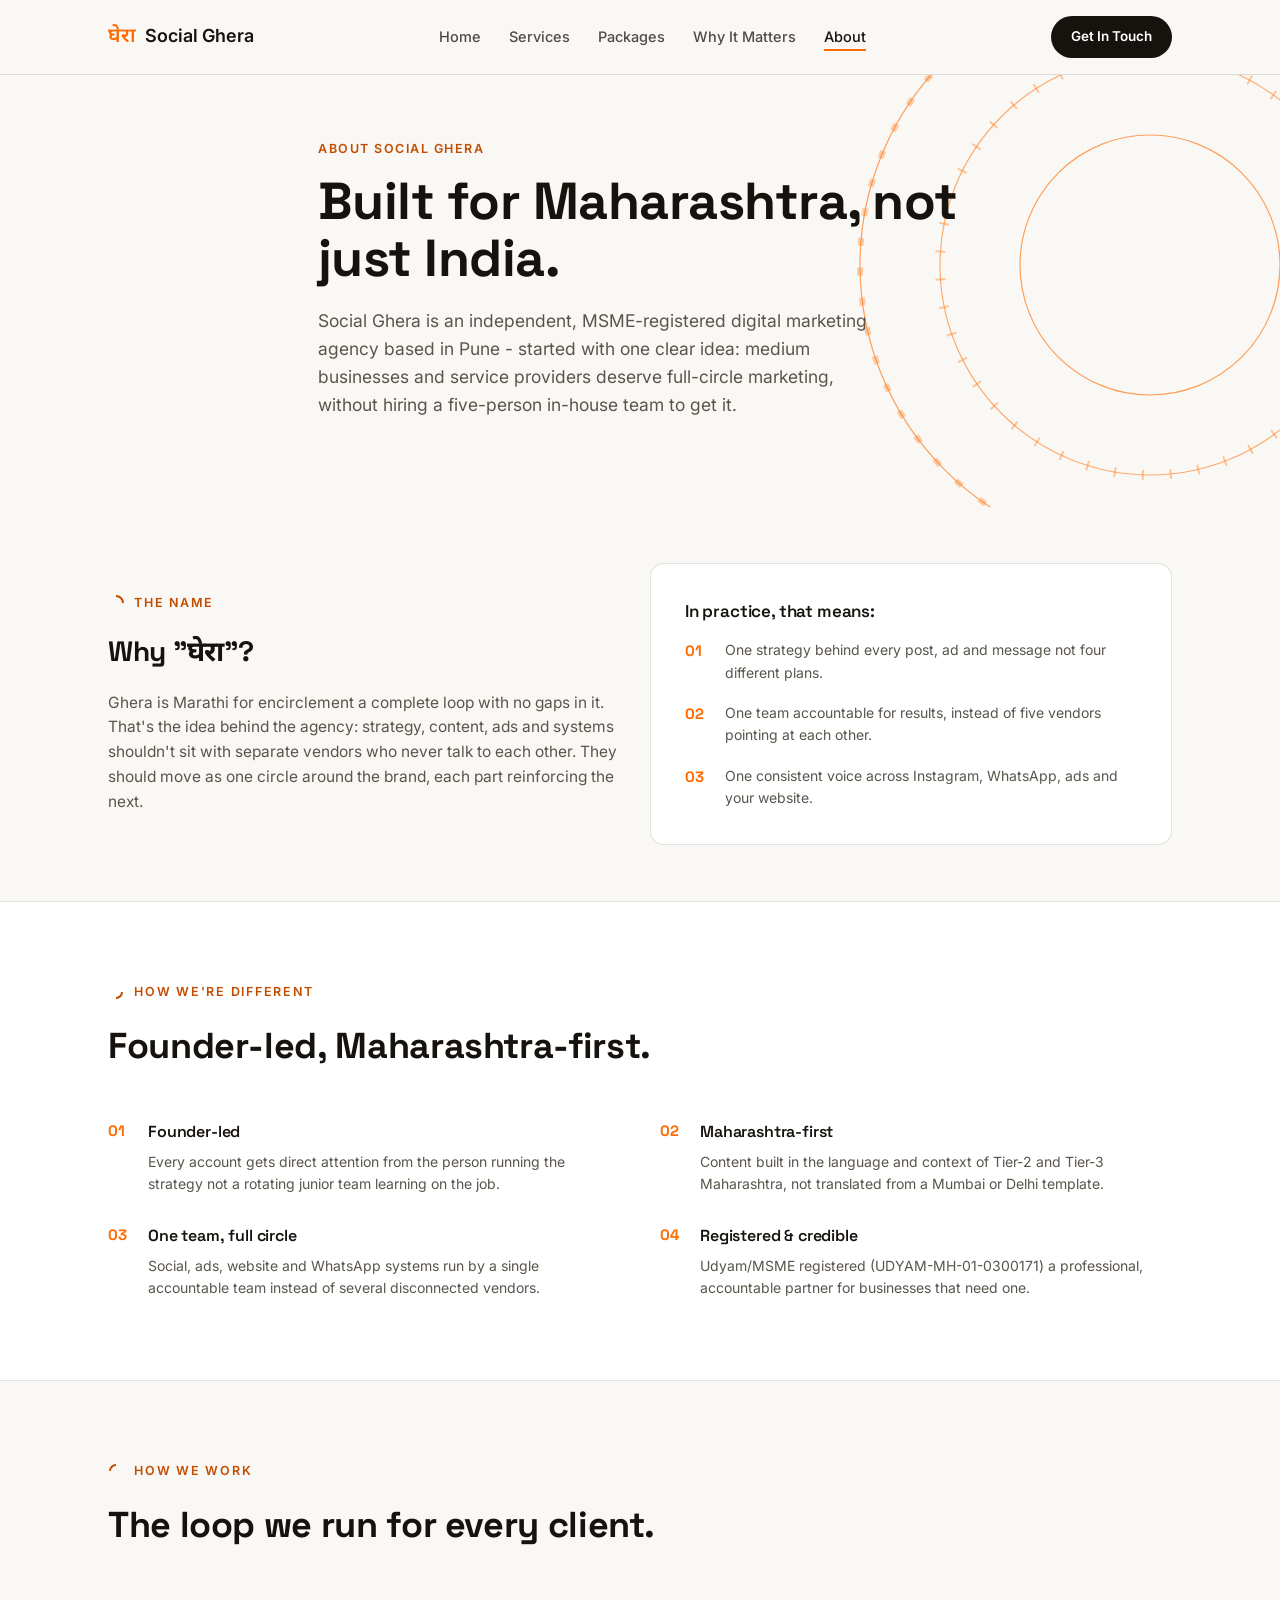
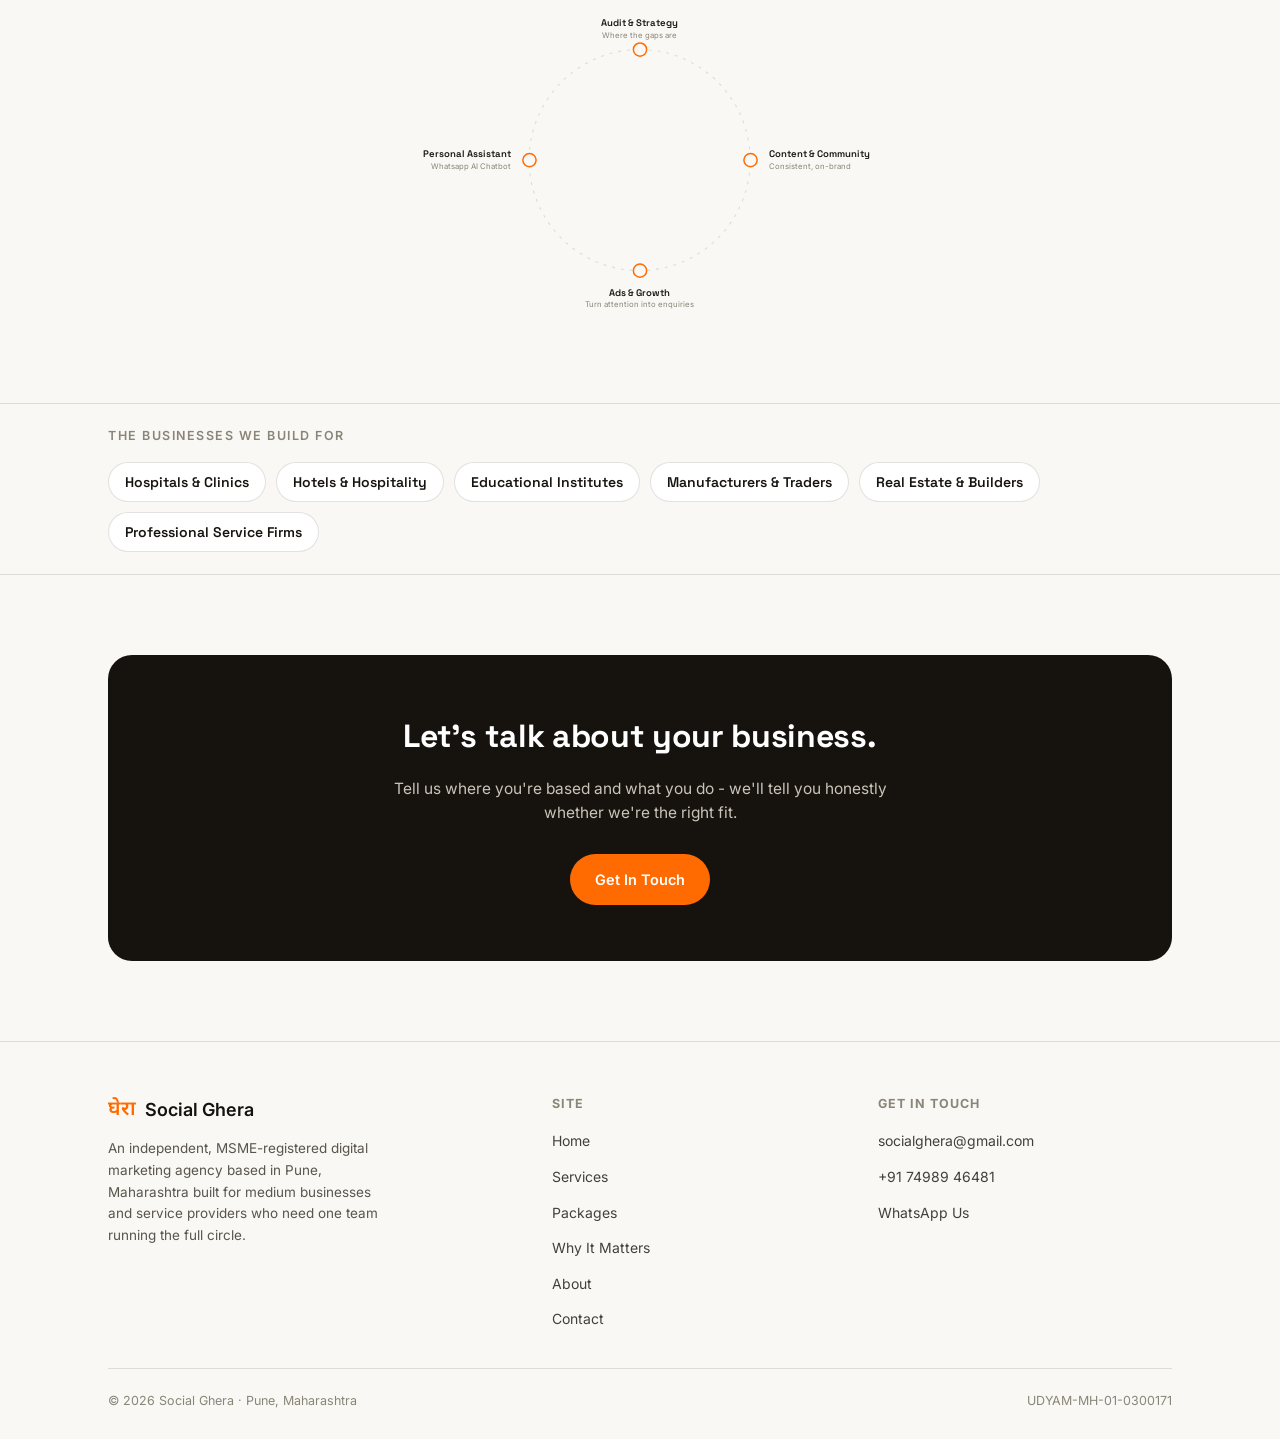
==== commit 4cacfe62: "Update about.html" ====
--- a/about.html
+++ b/about.html
@@ -146,7 +146,7 @@
   <div class="wrap">
     <div class="footer-grid">
       <div class="footer-brand">
-        <a class="logo" href="index.html"><span class="deva">घे</span>Social Ghera</a>
+        <a class="logo" href="index.html"><span class="deva">घेरा</span>Social Ghera</a>
         <p>An independent, MSME-registered digital marketing agency based in Pune, Maharashtra built for medium businesses and service providers who need one team running the full circle.</p>
       </div>
       <div class="footer-col">
